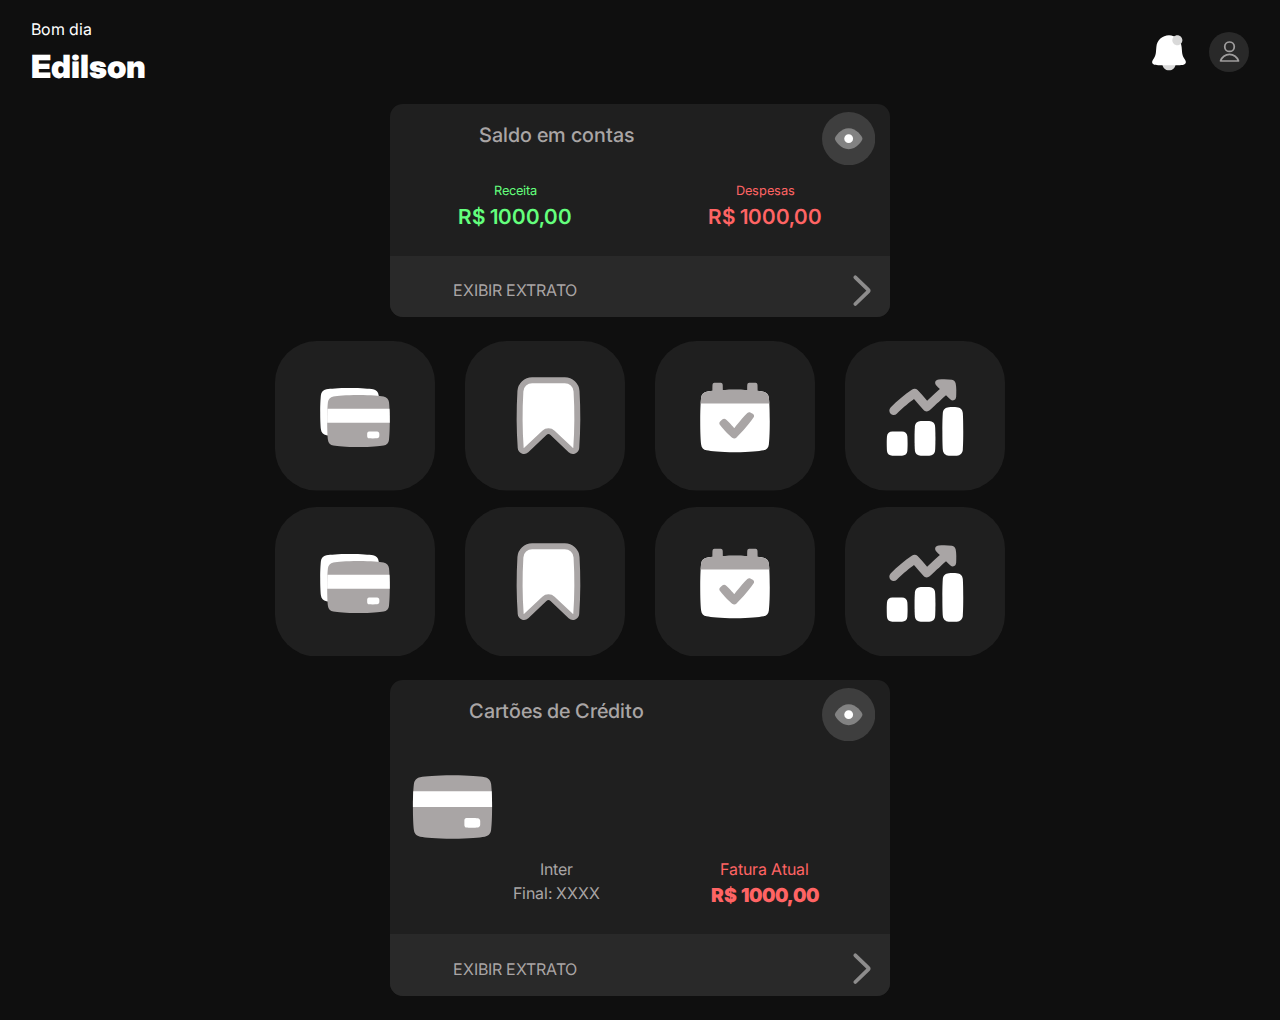
==== index.html @ f7b7ccc9 "first commit" ====
<!DOCTYPE html>
<html lang="pt-br">
<head>
    <meta charset="UTF-8">
    <meta http-equiv="X-UA-Compatible" content="IE=edge">
    <meta name="viewport" content="width=device-width, initial-scale=1.0">
    <!-- BOOTSTRAP CSS -->
    <link rel="stylesheet" href="https://stackpath.bootstrapcdn.com/bootstrap/4.5.2/css/bootstrap.min.css" integrity="sha384-JcKb8q3iqJ61gNV9KGb8thSsNjpSL0n8PARn9HuZOnIxN0hoP+VmmDGMN5t9UJ0Z" crossorigin="anonymous">
    
    <!-- OTHER IMPORTS -->
    <link rel="stylesheet" href="./assets/style.css">
    <link rel="stylesheet" href="./assets/default.css">

    <title>Fintech</title>
</head>
<body>
    <header>
        <nav class="navbar">
            <div class="container-fluid">
                <a class="navbar-brand">
                    <span>Bom dia</span>
                    <br>
                    <span>Edilson</span>
                </a>
                
                <div class="justify-content-end">
                    <a class="nav-item" href="#">
                        <svg height= "40" width="40" viewBox="0 0 24 24" fill="none" xmlns="http://www.w3.org/2000/svg">
                            <path d="M16 19C16 21.2092 14.2092 23 12 23C9.79085 23 8 21.2092 8 19C8 16.7908 9.79085 15 12 15C14.2092 15 16 16.7908 16 19Z" fill="#D9D9D9"/>
                            <path d="M19.5809 8.9758C19.2524 5.03285 15.9563 2 11.9997 2C8.043 2 4.7469 5.03285 4.41832 8.9758L4.15425 12.1447C4.05254 13.3653 3.67195 14.5462 3.04182 15.5963L2.20476 16.9914C1.4965 18.1719 1.88852 19.3858 3.25183 19.5767C4.83755 19.7987 7.5126 20 11.9997 20C16.4867 20 19.1618 19.7987 20.7474 19.5767C22.1108 19.3858 22.5028 18.1719 21.7945 16.9914L20.9575 15.5963C20.3274 14.5462 19.9468 13.3653 19.8451 12.1447L19.5809 8.9758Z" fill="white"/>
                            <path d="M20 5C20 6.65685 18.6568 8 17 8C15.3432 8 14 6.65685 14 5C14 3.34315 15.3432 2 17 2C18.6568 2 20 3.34315 20 5Z" fill="#D9D9D9"/>
                        </svg>
    
                    </a>
                    <a class="nav-item" href="#">
                        <svg height= "40" width="40" viewBox="0 0 39 39" fill="none" xmlns="http://www.w3.org/2000/svg">
                            <circle cx="19.5" cy="19.5" r="19.5" fill="#292929"/>
                            <g clip-path="url(#clip0_105_18)">
                            <path d="M20 19C22.5642 19 24.6428 16.9213 24.6428 14.3571C24.6428 11.793 22.5642 9.71428 20 9.71428C17.4358 9.71428 15.3571 11.793 15.3571 14.3571C15.3571 16.9213 17.4358 19 20 19Z" stroke="#9F9D9D" stroke-width="1.71429" stroke-linecap="round" stroke-linejoin="round"/>
                            <path d="M28.8286 28.2857C28.2288 26.4155 27.0507 24.7841 25.464 23.6266C23.8773 22.4692 21.964 21.8455 20 21.8455C18.036 21.8455 16.1227 22.4692 14.536 23.6266C12.9493 24.7841 11.7712 26.4155 11.1714 28.2857H28.8286Z" stroke="#9F9D9D" stroke-width="1.71429" stroke-linecap="round" stroke-linejoin="round"/>
                            </g>
                            <defs>
                            <clipPath id="clip0_105_18">
                            <rect width="20" height="20" fill="white" transform="translate(10 9)"/>
                            </clipPath>
                            </defs>
                        </svg>
                    </a>
                </div>
            </div>
        </nav>
    </header>

    <article>

        <!-- DASHBOARD MAIN CARD -->

        <div class="container resumeDiv infoCard text-center">
           <div class="row justify-content-center align-items-center pt-2 mb-3">
            <h5 class="col-8">Saldo em contas</h5>
            <svg class="col-2 offset-2" viewBox="0 0 19 19" fill="none" xmlns="http://www.w3.org/2000/svg">
                <circle cx="9.5" cy="9.5" r="9.5" fill="#3E3E3E"/>
                <path d="M14.4107 9.5C14.4107 10.3251 12.2121 13.2321 9.50001 13.2321C6.7879 13.2321 4.58929 10.3251 4.58929 9.5C4.58929 8.67492 6.7879 5.76785 9.50001 5.76785C12.2121 5.76785 14.4107 8.67492 14.4107 9.5Z" fill="#828282"/>
                <path d="M9.49999 11.0714C10.3679 11.0714 11.0714 10.3679 11.0714 9.5C11.0714 8.63213 10.3679 7.92857 9.49999 7.92857C8.63211 7.92857 7.92856 8.63213 7.92856 9.5C7.92856 10.3679 8.63211 11.0714 9.49999 11.0714Z" fill="white"/>
            </svg> 
            </div>
           
           <div class="resumeDivDesc row justify-content-center">
                <span class="col-6 receita">Receita</span>
                <span class="col-6 despesas">Despesas</span>
           </div>

           <div class="resumeDivValues row justify-content-center mb-4">
                <span class="receita col-6">R$ 1000,00</span>
                <span class="despesas col-6">R$ 1000,00</span>
            </div>

            <div class="verExtrato row justify-content-center align-items-center text-center pt-2">
                <span class="col-6">EXIBIR EXTRATO</span>
                <div class="col-2 offset-4">
                <svg viewBox="0 0 24 24" fill="none" xmlns="http://www.w3.org/2000/svg">
                    <path d="M15 6L20.8557 11.6769C20.9013 11.7184 20.9376 11.7684 20.9624 11.824C20.9872 11.8795 21 11.9394 21 12C21 12.0606 20.9872 12.1205 20.9624 12.176C20.9376 12.2316 20.9013 12.2816 20.8557 12.3231L15 18" stroke="#8D8C8C" stroke-width="1.71429" stroke-linecap="round" stroke-linejoin="round"/>
                </svg>
                        
                </div>
            </div>
        </div>

        <!-- ICONS MENU -->

        <div class="menu container mt-4">
            <div class="row justify-content-center mb-3">
                <div class="col-md-2 col-3 text-center">
                    <svg  viewBox="0 0 46 43" fill="none" xmlns="http://www.w3.org/2000/svg">
                        <rect width="46" height="43" rx="12" fill="#1F1F1F"/>
                        <path d="M13.1938 15.596C13.2841 14.7047 13.8964 14.0263 14.7812 13.8866C15.9615 13.7003 18.0359 13.5 21.5 13.5C24.9641 13.5 27.0385 13.7003 28.2188 13.8866C29.1036 14.0263 29.7159 14.7047 29.8062 15.596C29.9044 16.5652 30 18.1195 30 20.5C30 22.8805 29.9044 24.4348 29.8062 25.404C29.7159 26.2953 29.1036 26.9737 28.2188 27.1134C27.0385 27.2997 24.9641 27.5 21.5 27.5C18.0359 27.5 15.9615 27.2997 14.7812 27.1134C13.8964 26.9737 13.2841 26.2953 13.1938 25.404C13.0955 24.4348 13 22.8805 13 20.5C13 18.1195 13.0955 16.5652 13.1938 15.596Z" fill="white"/>
                        <path d="M15.2112 17.6231C15.3031 16.7448 15.9109 16.0814 16.7821 15.937C18.0229 15.7313 20.2514 15.5 24 15.5C27.7486 15.5 29.9771 15.7313 31.2179 15.937C32.0891 16.0814 32.6968 16.7448 32.7888 17.6231C32.8949 18.6368 33 20.3177 33 23C33 25.6823 32.8949 27.3632 32.7888 28.3769C32.6968 29.2552 32.0891 29.9185 31.2179 30.063C29.9771 30.2687 27.7486 30.5 24 30.5C20.2514 30.5 18.0229 30.2687 16.7821 30.063C15.9109 29.9185 15.3031 29.2552 15.2112 28.3769C15.1051 27.3632 15 25.6823 15 23C15 20.3177 15.1051 18.6368 15.2112 17.6231Z" fill="#A9A5A5"/>
                        <path fill-rule="evenodd" clip-rule="evenodd" d="M15.0012 23.5C15.0004 23.3373 15 23.1707 15 23C15 21.5631 15.0302 20.4136 15.0745 19.5H32.9255C32.9699 20.4136 33 21.5631 33 23C33 23.1707 32.9995 23.3373 32.9988 23.5H15.0012Z" fill="white"/>
                        <path d="M30 27.2585C30 27.6229 29.7373 27.9293 29.3738 27.9565C29.0624 27.9797 28.6348 28 28.0909 28C27.6124 28 27.2688 27.9843 27.0263 27.9647C26.7085 27.939 26.5 27.6753 26.5 27.3564V26.6436C26.5 26.3247 26.7085 26.061 27.0263 26.0353C27.2688 26.0157 27.6124 26 28.0909 26C28.6348 26 29.0624 26.0203 29.3738 26.0435C29.7373 26.0707 30 26.3771 30 26.7415V27.2585Z" fill="white"/>
                </svg>       
                </div>
                <div class="col-md-2 col-3 text-center">
                    <svg  viewBox="0 0 46 43" fill="none" xmlns="http://www.w3.org/2000/svg">
                        <rect width="46" height="43" rx="12" fill="#1F1F1F"/>
                        <g clip-path="url(#clip0_105_38)">
                        <path d="M25.1777 26.4101L30.3915 31.3391C30.973 31.8887 31.9318 31.5157 31.9889 30.7175C32.3762 25.2945 32.3926 19.8561 32.0707 14.4324C31.9651 12.6524 30.4747 11.2857 28.6915 11.2857H19.3087C17.5255 11.2857 16.035 12.6524 15.9294 14.4324C15.6076 19.8561 15.6239 25.2945 16.0113 30.7175C16.0683 31.5157 17.0272 31.8887 17.6086 31.3391L22.8224 26.4101C23.4832 25.7853 24.5169 25.7853 25.1777 26.4101Z" fill="white"/>
                        <path d="M31.9889 30.7175C31.9318 31.5157 30.973 31.8887 30.3915 31.3391L25.1777 26.4101C24.5169 25.7853 23.4832 25.7853 22.8224 26.4101L17.6086 31.3391C17.0272 31.8887 16.0683 31.5157 16.0113 30.7175C15.6239 25.2946 15.6076 19.8561 15.9294 14.4324C16.035 12.6524 17.5255 11.2857 19.3086 11.2857H28.6915C30.4747 11.2857 31.9651 12.6524 32.0707 14.4324C32.3926 19.8561 32.3762 25.2946 31.9889 30.7175Z" stroke="#A9A5A5" stroke-width="1.71429" stroke-linecap="round" stroke-linejoin="round"/>
                        </g>
                        <defs>
                        <clipPath id="clip0_105_38">
                        <rect width="24" height="24" fill="white" transform="translate(12 10)"/>
                        </clipPath>
                        </defs>
                    </svg>                        
                </div>
                <div class="col-md-2 col-3 text-center">
                    <svg  viewBox="0 0 46 43" fill="none" xmlns="http://www.w3.org/2000/svg">
                        <rect width="46" height="43" rx="12" fill="#1F1F1F"/>
                        <path d="M13.2638 16.2628C13.3578 15.3911 13.9483 14.719 14.8097 14.5558C16.1505 14.3018 18.6572 14 23 14C27.3428 14 29.8494 14.3018 31.1903 14.5558C32.0518 14.719 32.6422 15.3911 32.7362 16.2628C32.8631 17.4394 33 19.5157 33 23C33 26.4843 32.8631 28.5606 32.7362 29.7372C32.6422 30.6089 32.0518 31.281 31.1903 31.4442C29.8494 31.6982 27.3428 32 23 32C18.6572 32 16.1505 31.6982 14.8097 31.4442C13.9483 31.281 13.3578 30.6089 13.2638 29.7372C13.1368 28.5606 13 26.4843 13 23C13 19.5157 13.1368 17.4394 13.2638 16.2628Z" fill="white"/>
                        <path d="M28.915 12.0313C29.2276 12.057 29.4424 12.286 29.4636 12.5989C29.4831 12.8864 29.5 13.3292 29.5 14C29.5 14.1078 29.4995 14.2096 29.4987 14.3059C30.1999 14.3863 30.7561 14.4736 31.1902 14.5558C32.0516 14.719 32.642 15.3911 32.7361 16.2628C32.7839 16.7055 32.833 17.2755 32.8758 18H13.124C13.1668 17.2755 13.2159 16.7055 13.2637 16.2628C13.3578 15.3911 13.9482 14.719 14.8096 14.5558C15.2437 14.4736 15.8 14.3863 16.5012 14.3059C16.5004 14.2096 16.5 14.1078 16.5 14C16.5 13.3292 16.5169 12.8864 16.5364 12.5989C16.5576 12.286 16.7724 12.057 17.0849 12.0313C17.2976 12.0137 17.5938 12 18 12C18.4062 12 18.7023 12.0137 18.915 12.0313C19.2276 12.057 19.4424 12.286 19.4636 12.5989C19.4831 12.8864 19.5 13.3292 19.5 14C19.5 14.0254 19.5 14.0505 19.4999 14.0752C20.5064 14.0284 21.6666 14 22.9999 14C24.3332 14 25.4935 14.0284 26.5 14.0752L26.5 14C26.5 13.3292 26.5169 12.8864 26.5364 12.5989C26.5576 12.286 26.7724 12.057 27.0849 12.0313C27.2976 12.0137 27.5938 12 28 12C28.4062 12 28.7023 12.0137 28.915 12.0313Z" fill="#A9A5A5"/>
                        <path fill-rule="evenodd" clip-rule="evenodd" d="M28.0988 20.9073C28.4936 21.1172 28.6214 21.5982 28.3722 21.9556C26.3129 24.9094 24.3911 26.857 23.4473 27.7401C23.0976 28.0672 22.5584 28.0892 22.186 27.7854C21.4015 27.1454 20.0171 25.8991 18.6428 24.0922C18.4238 23.8042 18.4614 23.4101 18.7232 23.1559L19.3294 22.5674C19.6243 22.2812 20.106 22.2639 20.4103 22.5412C21.69 23.7077 22.8375 25.0461 22.8375 25.0461C22.8375 25.0461 24.366 22.9624 26.557 20.7336C26.8028 20.4835 27.1984 20.4286 27.5132 20.596L28.0988 20.9073Z" fill="#A9A5A5"/>
                    </svg>                        
                </div>
                <div class="col-md-2 col-3 text-center">
                    <svg  viewBox="0 0 46 43" fill="none" xmlns="http://www.w3.org/2000/svg">
                        <rect width="46" height="43" rx="12" fill="#1F1F1F"/>
                        <path d="M31.9603 16.0506C31.9106 17.0386 30.9709 17.4098 30.242 16.741C29.9106 16.4369 29.5138 16.0626 29.0418 15.6029C27.9756 16.5731 26.322 18.0859 24.3506 19.9165C23.8329 20.3972 22.992 20.3435 22.5397 19.8007L22.5394 19.8003C21.6518 18.7384 20.7576 17.6807 19.8322 16.6514C18.7509 17.4453 16.81 18.9583 14.8839 20.8844C14.3957 21.3725 13.6043 21.3725 13.1161 20.8844C12.628 20.3962 12.628 19.6048 13.1161 19.1166C15.0057 17.227 17.079 15.4545 19.3026 13.9631L19.306 13.9608C19.3069 13.9603 19.3066 13.9604 19.3066 13.9604C19.8024 13.6299 20.4626 13.6953 20.8839 14.1166C21.8519 15.0846 22.7265 16.1493 23.6118 17.1927C25.1169 15.8007 26.3848 14.6409 27.274 13.8314C26.8705 13.4151 26.5362 13.0601 26.26 12.759C25.591 12.03 25.9624 11.09 26.9506 11.0403C28.2115 10.9768 29.5055 10.9395 30.7511 11.1723C31.3119 11.2772 31.7233 11.6886 31.8281 12.2495C32.061 13.4952 32.0238 14.7895 31.9603 16.0506Z" fill="#A9A5A5"/>
                        <path d="M13.6095 32.9843C12.7729 32.9631 12.1393 32.4599 12.0709 31.6259C12.0299 31.1264 12 30.4398 12 29.5C12 28.5602 12.0299 27.8736 12.0709 27.3741C12.1393 26.5401 12.7729 26.0369 13.6095 26.0157C13.9755 26.0064 14.4331 26 15 26C15.5669 26 16.0245 26.0064 16.3906 26.0157C17.2271 26.0369 17.8607 26.5401 17.9291 27.3741C17.97 27.8736 18 28.5602 18 29.5C18 30.4398 17.97 31.1264 17.9291 31.6259C17.8607 32.4599 17.2271 32.9631 16.3906 32.9843C16.0245 32.9936 15.5669 33 15 33C14.4331 33 13.9755 32.9936 13.6095 32.9843Z" fill="white"/>
                        <path d="M29.8455 32.9792C28.8709 32.9408 28.1875 32.2557 28.1243 31.2823C28.0588 30.2731 28 28.6337 28 26C28 23.3663 28.0588 21.727 28.1243 20.7177C28.1875 19.7444 28.8709 19.0592 29.8455 19.0208C30.1671 19.0081 30.5489 19 31 19C31.4511 19 31.8329 19.0081 32.1545 19.0208C33.1291 19.0592 33.8125 19.7444 33.8757 20.7177C33.9412 21.727 34 23.3663 34 26C34 28.6337 33.9412 30.2731 33.8757 31.2823C33.8125 32.2557 33.1291 32.9408 32.1545 32.9792C31.8329 32.992 31.4511 33 31 33C30.5489 33 30.1671 32.992 29.8455 32.9792Z" fill="white"/>
                        <path d="M21.7766 32.9832C20.8427 32.9548 20.162 32.3419 20.0949 31.41C20.0422 30.6775 20 29.5936 20 28C20 26.4064 20.0422 25.3225 20.0949 24.59C20.162 23.6581 20.8427 23.0453 21.7766 23.0169C22.1121 23.0067 22.5163 23 23 23C23.4837 23 23.8879 23.0067 24.2234 23.0169C25.1573 23.0453 25.838 23.6581 25.9051 24.59C25.9578 25.3225 26 26.4064 26 28C26 29.5936 25.9578 30.6775 25.9051 31.41C25.838 32.3419 25.1573 32.9548 24.2234 32.9832C23.8879 32.9934 23.4837 33 23 33C22.5163 33 22.1121 32.9934 21.7766 32.9832Z" fill="white"/>
                    </svg>   
                </div>
            </div>
            <div class="row justify-content-center">
                <div class="col-md-2 col-3 text-center">
                    <svg  viewBox="0 0 46 43" fill="none" xmlns="http://www.w3.org/2000/svg">
                        <rect width="46" height="43" rx="12" fill="#1F1F1F"/>
                        <path d="M13.1938 15.596C13.2841 14.7047 13.8964 14.0263 14.7812 13.8866C15.9615 13.7003 18.0359 13.5 21.5 13.5C24.9641 13.5 27.0385 13.7003 28.2188 13.8866C29.1036 14.0263 29.7159 14.7047 29.8062 15.596C29.9044 16.5652 30 18.1195 30 20.5C30 22.8805 29.9044 24.4348 29.8062 25.404C29.7159 26.2953 29.1036 26.9737 28.2188 27.1134C27.0385 27.2997 24.9641 27.5 21.5 27.5C18.0359 27.5 15.9615 27.2997 14.7812 27.1134C13.8964 26.9737 13.2841 26.2953 13.1938 25.404C13.0955 24.4348 13 22.8805 13 20.5C13 18.1195 13.0955 16.5652 13.1938 15.596Z" fill="white"/>
                        <path d="M15.2112 17.6231C15.3031 16.7448 15.9109 16.0814 16.7821 15.937C18.0229 15.7313 20.2514 15.5 24 15.5C27.7486 15.5 29.9771 15.7313 31.2179 15.937C32.0891 16.0814 32.6968 16.7448 32.7888 17.6231C32.8949 18.6368 33 20.3177 33 23C33 25.6823 32.8949 27.3632 32.7888 28.3769C32.6968 29.2552 32.0891 29.9185 31.2179 30.063C29.9771 30.2687 27.7486 30.5 24 30.5C20.2514 30.5 18.0229 30.2687 16.7821 30.063C15.9109 29.9185 15.3031 29.2552 15.2112 28.3769C15.1051 27.3632 15 25.6823 15 23C15 20.3177 15.1051 18.6368 15.2112 17.6231Z" fill="#A9A5A5"/>
                        <path fill-rule="evenodd" clip-rule="evenodd" d="M15.0012 23.5C15.0004 23.3373 15 23.1707 15 23C15 21.5631 15.0302 20.4136 15.0745 19.5H32.9255C32.9699 20.4136 33 21.5631 33 23C33 23.1707 32.9995 23.3373 32.9988 23.5H15.0012Z" fill="white"/>
                        <path d="M30 27.2585C30 27.6229 29.7373 27.9293 29.3738 27.9565C29.0624 27.9797 28.6348 28 28.0909 28C27.6124 28 27.2688 27.9843 27.0263 27.9647C26.7085 27.939 26.5 27.6753 26.5 27.3564V26.6436C26.5 26.3247 26.7085 26.061 27.0263 26.0353C27.2688 26.0157 27.6124 26 28.0909 26C28.6348 26 29.0624 26.0203 29.3738 26.0435C29.7373 26.0707 30 26.3771 30 26.7415V27.2585Z" fill="white"/>
                </svg>       
                </div>
                <div class="col-md-2 col-3 text-center">
                    <svg  viewBox="0 0 46 43" fill="none" xmlns="http://www.w3.org/2000/svg">
                        <rect width="46" height="43" rx="12" fill="#1F1F1F"/>
                        <g clip-path="url(#clip0_105_38)">
                        <path d="M25.1777 26.4101L30.3915 31.3391C30.973 31.8887 31.9318 31.5157 31.9889 30.7175C32.3762 25.2945 32.3926 19.8561 32.0707 14.4324C31.9651 12.6524 30.4747 11.2857 28.6915 11.2857H19.3087C17.5255 11.2857 16.035 12.6524 15.9294 14.4324C15.6076 19.8561 15.6239 25.2945 16.0113 30.7175C16.0683 31.5157 17.0272 31.8887 17.6086 31.3391L22.8224 26.4101C23.4832 25.7853 24.5169 25.7853 25.1777 26.4101Z" fill="white"/>
                        <path d="M31.9889 30.7175C31.9318 31.5157 30.973 31.8887 30.3915 31.3391L25.1777 26.4101C24.5169 25.7853 23.4832 25.7853 22.8224 26.4101L17.6086 31.3391C17.0272 31.8887 16.0683 31.5157 16.0113 30.7175C15.6239 25.2946 15.6076 19.8561 15.9294 14.4324C16.035 12.6524 17.5255 11.2857 19.3086 11.2857H28.6915C30.4747 11.2857 31.9651 12.6524 32.0707 14.4324C32.3926 19.8561 32.3762 25.2946 31.9889 30.7175Z" stroke="#A9A5A5" stroke-width="1.71429" stroke-linecap="round" stroke-linejoin="round"/>
                        </g>
                        <defs>
                        <clipPath id="clip0_105_38">
                        <rect width="24" height="24" fill="white" transform="translate(12 10)"/>
                        </clipPath>
                        </defs>
                    </svg>                        
                </div>
                <div class="col-md-2 col-3 text-center">
                    <svg  viewBox="0 0 46 43" fill="none" xmlns="http://www.w3.org/2000/svg">
                        <rect width="46" height="43" rx="12" fill="#1F1F1F"/>
                        <path d="M13.2638 16.2628C13.3578 15.3911 13.9483 14.719 14.8097 14.5558C16.1505 14.3018 18.6572 14 23 14C27.3428 14 29.8494 14.3018 31.1903 14.5558C32.0518 14.719 32.6422 15.3911 32.7362 16.2628C32.8631 17.4394 33 19.5157 33 23C33 26.4843 32.8631 28.5606 32.7362 29.7372C32.6422 30.6089 32.0518 31.281 31.1903 31.4442C29.8494 31.6982 27.3428 32 23 32C18.6572 32 16.1505 31.6982 14.8097 31.4442C13.9483 31.281 13.3578 30.6089 13.2638 29.7372C13.1368 28.5606 13 26.4843 13 23C13 19.5157 13.1368 17.4394 13.2638 16.2628Z" fill="white"/>
                        <path d="M28.915 12.0313C29.2276 12.057 29.4424 12.286 29.4636 12.5989C29.4831 12.8864 29.5 13.3292 29.5 14C29.5 14.1078 29.4995 14.2096 29.4987 14.3059C30.1999 14.3863 30.7561 14.4736 31.1902 14.5558C32.0516 14.719 32.642 15.3911 32.7361 16.2628C32.7839 16.7055 32.833 17.2755 32.8758 18H13.124C13.1668 17.2755 13.2159 16.7055 13.2637 16.2628C13.3578 15.3911 13.9482 14.719 14.8096 14.5558C15.2437 14.4736 15.8 14.3863 16.5012 14.3059C16.5004 14.2096 16.5 14.1078 16.5 14C16.5 13.3292 16.5169 12.8864 16.5364 12.5989C16.5576 12.286 16.7724 12.057 17.0849 12.0313C17.2976 12.0137 17.5938 12 18 12C18.4062 12 18.7023 12.0137 18.915 12.0313C19.2276 12.057 19.4424 12.286 19.4636 12.5989C19.4831 12.8864 19.5 13.3292 19.5 14C19.5 14.0254 19.5 14.0505 19.4999 14.0752C20.5064 14.0284 21.6666 14 22.9999 14C24.3332 14 25.4935 14.0284 26.5 14.0752L26.5 14C26.5 13.3292 26.5169 12.8864 26.5364 12.5989C26.5576 12.286 26.7724 12.057 27.0849 12.0313C27.2976 12.0137 27.5938 12 28 12C28.4062 12 28.7023 12.0137 28.915 12.0313Z" fill="#A9A5A5"/>
                        <path fill-rule="evenodd" clip-rule="evenodd" d="M28.0988 20.9073C28.4936 21.1172 28.6214 21.5982 28.3722 21.9556C26.3129 24.9094 24.3911 26.857 23.4473 27.7401C23.0976 28.0672 22.5584 28.0892 22.186 27.7854C21.4015 27.1454 20.0171 25.8991 18.6428 24.0922C18.4238 23.8042 18.4614 23.4101 18.7232 23.1559L19.3294 22.5674C19.6243 22.2812 20.106 22.2639 20.4103 22.5412C21.69 23.7077 22.8375 25.0461 22.8375 25.0461C22.8375 25.0461 24.366 22.9624 26.557 20.7336C26.8028 20.4835 27.1984 20.4286 27.5132 20.596L28.0988 20.9073Z" fill="#A9A5A5"/>
                    </svg>                        
                </div>
                <div class="col-md-2 col-3 text-center">
                    <svg  viewBox="0 0 46 43" fill="none" xmlns="http://www.w3.org/2000/svg">
                        <rect width="46" height="43" rx="12" fill="#1F1F1F"/>
                        <path d="M31.9603 16.0506C31.9106 17.0386 30.9709 17.4098 30.242 16.741C29.9106 16.4369 29.5138 16.0626 29.0418 15.6029C27.9756 16.5731 26.322 18.0859 24.3506 19.9165C23.8329 20.3972 22.992 20.3435 22.5397 19.8007L22.5394 19.8003C21.6518 18.7384 20.7576 17.6807 19.8322 16.6514C18.7509 17.4453 16.81 18.9583 14.8839 20.8844C14.3957 21.3725 13.6043 21.3725 13.1161 20.8844C12.628 20.3962 12.628 19.6048 13.1161 19.1166C15.0057 17.227 17.079 15.4545 19.3026 13.9631L19.306 13.9608C19.3069 13.9603 19.3066 13.9604 19.3066 13.9604C19.8024 13.6299 20.4626 13.6953 20.8839 14.1166C21.8519 15.0846 22.7265 16.1493 23.6118 17.1927C25.1169 15.8007 26.3848 14.6409 27.274 13.8314C26.8705 13.4151 26.5362 13.0601 26.26 12.759C25.591 12.03 25.9624 11.09 26.9506 11.0403C28.2115 10.9768 29.5055 10.9395 30.7511 11.1723C31.3119 11.2772 31.7233 11.6886 31.8281 12.2495C32.061 13.4952 32.0238 14.7895 31.9603 16.0506Z" fill="#A9A5A5"/>
                        <path d="M13.6095 32.9843C12.7729 32.9631 12.1393 32.4599 12.0709 31.6259C12.0299 31.1264 12 30.4398 12 29.5C12 28.5602 12.0299 27.8736 12.0709 27.3741C12.1393 26.5401 12.7729 26.0369 13.6095 26.0157C13.9755 26.0064 14.4331 26 15 26C15.5669 26 16.0245 26.0064 16.3906 26.0157C17.2271 26.0369 17.8607 26.5401 17.9291 27.3741C17.97 27.8736 18 28.5602 18 29.5C18 30.4398 17.97 31.1264 17.9291 31.6259C17.8607 32.4599 17.2271 32.9631 16.3906 32.9843C16.0245 32.9936 15.5669 33 15 33C14.4331 33 13.9755 32.9936 13.6095 32.9843Z" fill="white"/>
                        <path d="M29.8455 32.9792C28.8709 32.9408 28.1875 32.2557 28.1243 31.2823C28.0588 30.2731 28 28.6337 28 26C28 23.3663 28.0588 21.727 28.1243 20.7177C28.1875 19.7444 28.8709 19.0592 29.8455 19.0208C30.1671 19.0081 30.5489 19 31 19C31.4511 19 31.8329 19.0081 32.1545 19.0208C33.1291 19.0592 33.8125 19.7444 33.8757 20.7177C33.9412 21.727 34 23.3663 34 26C34 28.6337 33.9412 30.2731 33.8757 31.2823C33.8125 32.2557 33.1291 32.9408 32.1545 32.9792C31.8329 32.992 31.4511 33 31 33C30.5489 33 30.1671 32.992 29.8455 32.9792Z" fill="white"/>
                        <path d="M21.7766 32.9832C20.8427 32.9548 20.162 32.3419 20.0949 31.41C20.0422 30.6775 20 29.5936 20 28C20 26.4064 20.0422 25.3225 20.0949 24.59C20.162 23.6581 20.8427 23.0453 21.7766 23.0169C22.1121 23.0067 22.5163 23 23 23C23.4837 23 23.8879 23.0067 24.2234 23.0169C25.1573 23.0453 25.838 23.6581 25.9051 24.59C25.9578 25.3225 26 26.4064 26 28C26 29.5936 25.9578 30.6775 25.9051 31.41C25.838 32.3419 25.1573 32.9548 24.2234 32.9832C23.8879 32.9934 23.4837 33 23 33C22.5163 33 22.1121 32.9934 21.7766 32.9832Z" fill="white"/>
                    </svg>   
                </div>
            </div>
        </div>

        <!-- CREDIT CARDS BANNER -->
        <div class="container creditCardDiv infoCard text-center mt-4">
            <div class="row justify-content-center align-items-center pt-2 mb-3">
             <h5 class="col-8">Cartões de Crédito</h5>
             <svg class="col-2 offset-2" viewBox="0 0 19 19" fill="none" xmlns="http://www.w3.org/2000/svg">
                 <circle cx="9.5" cy="9.5" r="9.5" fill="#3E3E3E"/>
                 <path d="M14.4107 9.5C14.4107 10.3251 12.2121 13.2321 9.50001 13.2321C6.7879 13.2321 4.58929 10.3251 4.58929 9.5C4.58929 8.67492 6.7879 5.76785 9.50001 5.76785C12.2121 5.76785 14.4107 8.67492 14.4107 9.5Z" fill="#828282"/>
                 <path d="M9.49999 11.0714C10.3679 11.0714 11.0714 10.3679 11.0714 9.5C11.0714 8.63213 10.3679 7.92857 9.49999 7.92857C8.63211 7.92857 7.92856 8.63213 7.92856 9.5C7.92856 10.3679 8.63211 11.0714 9.49999 11.0714Z" fill="white"/>
             </svg> 
             </div>
            
             <div class="row">
                <svg class="creditCard col-3" viewBox="0 0 47 47" fill="none" xmlns="http://www.w3.org/2000/svg">
                    <path d="M4.39595 12.0907C4.59101 10.3679 5.79759 9.07864 7.50763 8.79297C10.1449 8.35239 15.046 7.83334 23.5 7.83334C31.954 7.83334 36.855 8.35239 39.4923 8.79297C41.2024 9.07864 42.409 10.3679 42.604 12.0907C42.8415 14.1871 43.0833 17.7373 43.0833 23.5C43.0833 29.2627 42.8415 32.8129 42.604 34.9093C42.409 36.6321 41.2024 37.9214 39.4923 38.2071C36.855 38.6476 31.954 39.1667 23.5 39.1667C15.046 39.1667 10.1449 38.6476 7.50763 38.2071C5.79759 37.9214 4.59101 36.6321 4.39595 34.9093C4.15856 32.8129 3.91666 29.2627 3.91666 23.5C3.91666 17.7373 4.15856 14.1871 4.39595 12.0907Z" fill="#A9A5A5"/>
                    <path fill-rule="evenodd" clip-rule="evenodd" d="M42.8935 15.6667C43.0049 17.6536 43.0833 20.2179 43.0833 23.5H3.91666C3.91666 20.2179 3.99512 17.6536 4.10653 15.6667H42.8935Z" fill="white"/>
                    <path d="M37.2083 32.2945C37.2083 32.9994 36.7051 33.5951 36.003 33.658C35.2937 33.7214 34.2712 33.7813 32.9356 33.7813C31.7377 33.7813 30.9177 33.7332 30.3695 33.6775C29.7637 33.6158 29.375 33.107 29.375 32.4981V30.1686C29.375 29.5597 29.7637 29.0509 30.3695 28.9893C30.9177 28.9335 31.7377 28.8854 32.9356 28.8854C34.2712 28.8854 35.2937 28.9452 36.003 29.0087C36.7051 29.0716 37.2083 29.6673 37.2083 30.3722V32.2945Z" fill="white"/>
                </svg>
             </div>

            <div class="creditDivDesc row justify-content-center">               
                 <div class="col-4 offset-2">Inter</div>
                 <div class="col-6 despesas"> Fatura Atual</div>
            </div>
 
            <div class="row creditDivNumbers justify-content-center text-center mb-4">
                <div class="col-4 offset-2">Final: XXXX</div>
                <div class="despesas col-6">R$ 1000,00</div>
             </div>
 
             <div class="verExtrato row justify-content-center align-items-center text-center pt-2 mb-4">
                 <span class="col-6">EXIBIR EXTRATO</span>
                 <div class="col-2 offset-4">
                 <svg viewBox="0 0 24 24" fill="none" xmlns="http://www.w3.org/2000/svg">
                     <path d="M15 6L20.8557 11.6769C20.9013 11.7184 20.9376 11.7684 20.9624 11.824C20.9872 11.8795 21 11.9394 21 12C21 12.0606 20.9872 12.1205 20.9624 12.176C20.9376 12.2316 20.9013 12.2816 20.8557 12.3231L15 18" stroke="#8D8C8C" stroke-width="1.71429" stroke-linecap="round" stroke-linejoin="round"/>
                 </svg>
                         
                 </div>
             </div>
         </div>

    </article>

    <footer>

    </footer>

    <!-- JavaScript Bundle with Popper -->
    <script src="https://cdn.jsdelivr.net/npm/bootstrap@5.2.3/dist/js/bootstrap.bundle.min.js" integrity="sha384-kenU1KFdBIe4zVF0s0G1M5b4hcpxyD9F7jL+jjXkk+Q2h455rYXK/7HAuoJl+0I4" crossorigin="anonymous"></script>
    <script src="./assets/script.js"></script>
</body>
</html>
---- assets/style.css ----
@import url('https://fonts.googleapis.com/css2?family=Inter:wght@400;600;800&display=swap');



@media screen and (max-width: 500px){
    .infoCard{
        max-width: 360px;
    }
    
}

@media screen and (min-width: 720px){
    .infoCard{
        max-width: 500px;
    }
    
}

:root{
    --bg-color: #0f0f0f;
    --primary-color: #1F1F1F;
    --second-color: #292929;
    --icon-primary: #FFFFFF;
    --icon-second: #A9A5A5;
    --receita-color: #64FF7D;
    --despesas-color: #FF6464;

    color: var(--icon-second);

    
}

/* REST LINK STYLE */
a{
    color: var(--icon-primary);
    text-decoration: none;
}

.navbar-brand span:nth-of-type(1){
    font-size: 1rem;
}

.navbar-brand span:nth-of-type(2){
    font-size: 2rem;
    font-weight: 900;
}

.nav-item{
    margin-left: 1rem;
}

body{
    background-color: var(--bg-color);
    font-family: 'Inter', sans-serif;
}

article{
    color: var(--icon-second);
}

.infoCard{
    background-color: var(--primary-color);
    border-radius: 0.8rem;
}

.resumeDivDesc{
    font-size: 0.8rem;
}

.resumeDivValues{
    font-size: 1.3rem;
    font-weight: 600;
}

.receita{
    color: var(--receita-color);
}

.despesas{
    color: var(--despesas-color);
}

.verExtrato{
    background-color: var(--second-color);
    border-radius: 0 0 0.8rem 0.8rem;
}

.creditCard{
    height: 100px;
}

.creditDivNumbers div:nth-of-type(2){
    font-size: 1.2rem;
    font-weight: 900;
}
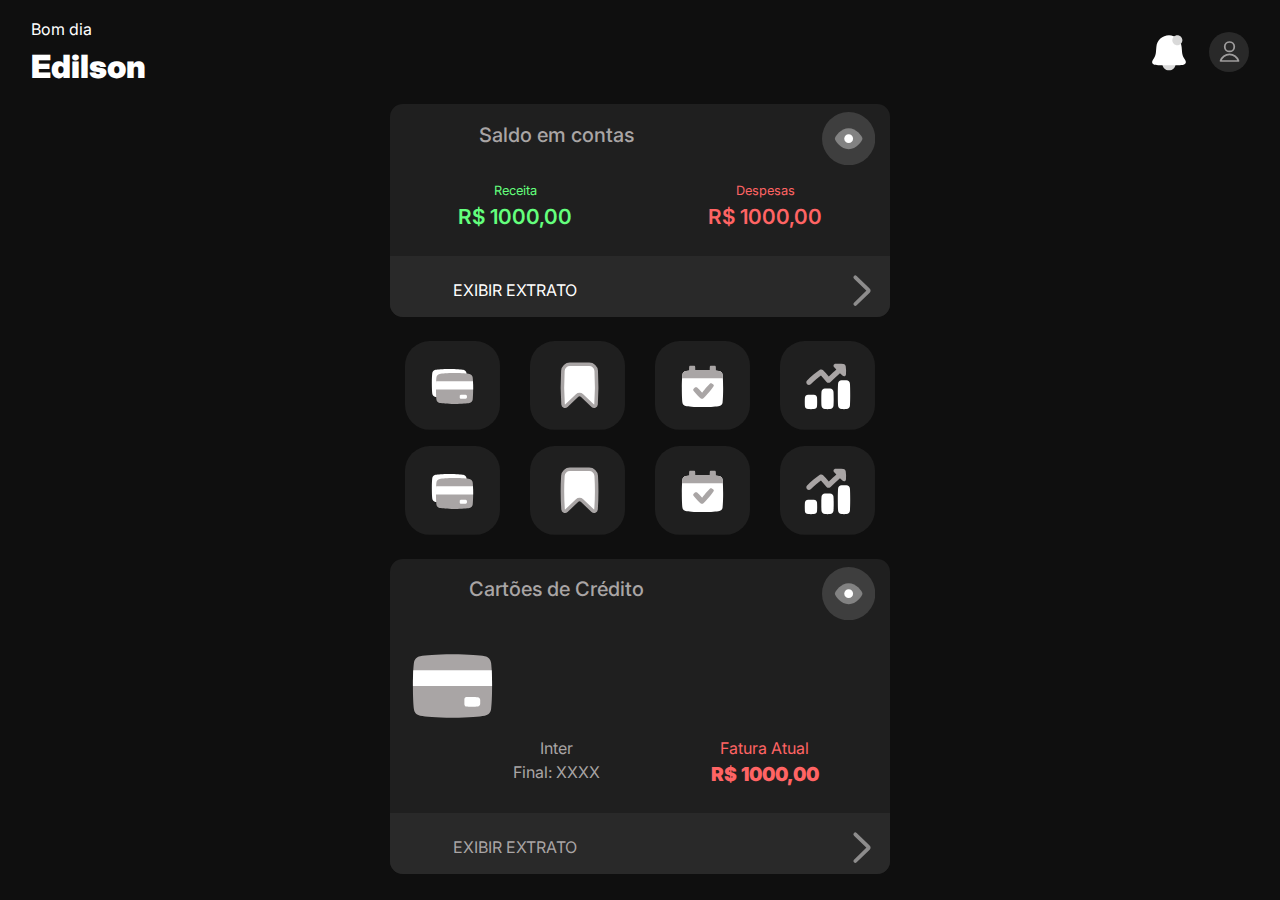
==== commit 725873b3: "lancamentos pagina and some fixes" ====
--- a/index.html
+++ b/index.html
@@ -17,7 +17,7 @@
     <header>
         <nav class="navbar">
             <div class="container-fluid">
-                <a class="navbar-brand">
+                <a class="navbar-brand" href="index.html">
                     <span>Bom dia</span>
                     <br>
                     <span>Edilson</span>
@@ -76,7 +76,7 @@
             </div>
 
             <div class="verExtrato row justify-content-center align-items-center text-center pt-2">
-                <span class="col-6">EXIBIR EXTRATO</span>
+                <span class="col-6"><a href="extrato.html">EXIBIR EXTRATO</a></span>
                 <div class="col-2 offset-4">
                 <svg viewBox="0 0 24 24" fill="none" xmlns="http://www.w3.org/2000/svg">
                     <path d="M15 6L20.8557 11.6769C20.9013 11.7184 20.9376 11.7684 20.9624 11.824C20.9872 11.8795 21 11.9394 21 12C21 12.0606 20.9872 12.1205 20.9624 12.176C20.9376 12.2316 20.9013 12.2816 20.8557 12.3231L15 18" stroke="#8D8C8C" stroke-width="1.71429" stroke-linecap="round" stroke-linejoin="round"/>
@@ -90,7 +90,7 @@
 
         <div class="menu container mt-4">
             <div class="row justify-content-center mb-3">
-                <div class="col-md-2 col-3 text-center">
+                <div class="col-3 text-center">
                     <svg  viewBox="0 0 46 43" fill="none" xmlns="http://www.w3.org/2000/svg">
                         <rect width="46" height="43" rx="12" fill="#1F1F1F"/>
                         <path d="M13.1938 15.596C13.2841 14.7047 13.8964 14.0263 14.7812 13.8866C15.9615 13.7003 18.0359 13.5 21.5 13.5C24.9641 13.5 27.0385 13.7003 28.2188 13.8866C29.1036 14.0263 29.7159 14.7047 29.8062 15.596C29.9044 16.5652 30 18.1195 30 20.5C30 22.8805 29.9044 24.4348 29.8062 25.404C29.7159 26.2953 29.1036 26.9737 28.2188 27.1134C27.0385 27.2997 24.9641 27.5 21.5 27.5C18.0359 27.5 15.9615 27.2997 14.7812 27.1134C13.8964 26.9737 13.2841 26.2953 13.1938 25.404C13.0955 24.4348 13 22.8805 13 20.5C13 18.1195 13.0955 16.5652 13.1938 15.596Z" fill="white"/>
@@ -99,7 +99,7 @@
                         <path d="M30 27.2585C30 27.6229 29.7373 27.9293 29.3738 27.9565C29.0624 27.9797 28.6348 28 28.0909 28C27.6124 28 27.2688 27.9843 27.0263 27.9647C26.7085 27.939 26.5 27.6753 26.5 27.3564V26.6436C26.5 26.3247 26.7085 26.061 27.0263 26.0353C27.2688 26.0157 27.6124 26 28.0909 26C28.6348 26 29.0624 26.0203 29.3738 26.0435C29.7373 26.0707 30 26.3771 30 26.7415V27.2585Z" fill="white"/>
                 </svg>       
                 </div>
-                <div class="col-md-2 col-3 text-center">
+                <div class="col-3 text-center">
                     <svg  viewBox="0 0 46 43" fill="none" xmlns="http://www.w3.org/2000/svg">
                         <rect width="46" height="43" rx="12" fill="#1F1F1F"/>
                         <g clip-path="url(#clip0_105_38)">
@@ -113,7 +113,7 @@
                         </defs>
                     </svg>                        
                 </div>
-                <div class="col-md-2 col-3 text-center">
+                <div class="col-3 text-center">
                     <svg  viewBox="0 0 46 43" fill="none" xmlns="http://www.w3.org/2000/svg">
                         <rect width="46" height="43" rx="12" fill="#1F1F1F"/>
                         <path d="M13.2638 16.2628C13.3578 15.3911 13.9483 14.719 14.8097 14.5558C16.1505 14.3018 18.6572 14 23 14C27.3428 14 29.8494 14.3018 31.1903 14.5558C32.0518 14.719 32.6422 15.3911 32.7362 16.2628C32.8631 17.4394 33 19.5157 33 23C33 26.4843 32.8631 28.5606 32.7362 29.7372C32.6422 30.6089 32.0518 31.281 31.1903 31.4442C29.8494 31.6982 27.3428 32 23 32C18.6572 32 16.1505 31.6982 14.8097 31.4442C13.9483 31.281 13.3578 30.6089 13.2638 29.7372C13.1368 28.5606 13 26.4843 13 23C13 19.5157 13.1368 17.4394 13.2638 16.2628Z" fill="white"/>
@@ -121,7 +121,7 @@
                         <path fill-rule="evenodd" clip-rule="evenodd" d="M28.0988 20.9073C28.4936 21.1172 28.6214 21.5982 28.3722 21.9556C26.3129 24.9094 24.3911 26.857 23.4473 27.7401C23.0976 28.0672 22.5584 28.0892 22.186 27.7854C21.4015 27.1454 20.0171 25.8991 18.6428 24.0922C18.4238 23.8042 18.4614 23.4101 18.7232 23.1559L19.3294 22.5674C19.6243 22.2812 20.106 22.2639 20.4103 22.5412C21.69 23.7077 22.8375 25.0461 22.8375 25.0461C22.8375 25.0461 24.366 22.9624 26.557 20.7336C26.8028 20.4835 27.1984 20.4286 27.5132 20.596L28.0988 20.9073Z" fill="#A9A5A5"/>
                     </svg>                        
                 </div>
-                <div class="col-md-2 col-3 text-center">
+                <div class="col-3 text-center">
                     <svg  viewBox="0 0 46 43" fill="none" xmlns="http://www.w3.org/2000/svg">
                         <rect width="46" height="43" rx="12" fill="#1F1F1F"/>
                         <path d="M31.9603 16.0506C31.9106 17.0386 30.9709 17.4098 30.242 16.741C29.9106 16.4369 29.5138 16.0626 29.0418 15.6029C27.9756 16.5731 26.322 18.0859 24.3506 19.9165C23.8329 20.3972 22.992 20.3435 22.5397 19.8007L22.5394 19.8003C21.6518 18.7384 20.7576 17.6807 19.8322 16.6514C18.7509 17.4453 16.81 18.9583 14.8839 20.8844C14.3957 21.3725 13.6043 21.3725 13.1161 20.8844C12.628 20.3962 12.628 19.6048 13.1161 19.1166C15.0057 17.227 17.079 15.4545 19.3026 13.9631L19.306 13.9608C19.3069 13.9603 19.3066 13.9604 19.3066 13.9604C19.8024 13.6299 20.4626 13.6953 20.8839 14.1166C21.8519 15.0846 22.7265 16.1493 23.6118 17.1927C25.1169 15.8007 26.3848 14.6409 27.274 13.8314C26.8705 13.4151 26.5362 13.0601 26.26 12.759C25.591 12.03 25.9624 11.09 26.9506 11.0403C28.2115 10.9768 29.5055 10.9395 30.7511 11.1723C31.3119 11.2772 31.7233 11.6886 31.8281 12.2495C32.061 13.4952 32.0238 14.7895 31.9603 16.0506Z" fill="#A9A5A5"/>
@@ -132,7 +132,7 @@
                 </div>
             </div>
             <div class="row justify-content-center">
-                <div class="col-md-2 col-3 text-center">
+                <div class="col-3 text-center">
                     <svg  viewBox="0 0 46 43" fill="none" xmlns="http://www.w3.org/2000/svg">
                         <rect width="46" height="43" rx="12" fill="#1F1F1F"/>
                         <path d="M13.1938 15.596C13.2841 14.7047 13.8964 14.0263 14.7812 13.8866C15.9615 13.7003 18.0359 13.5 21.5 13.5C24.9641 13.5 27.0385 13.7003 28.2188 13.8866C29.1036 14.0263 29.7159 14.7047 29.8062 15.596C29.9044 16.5652 30 18.1195 30 20.5C30 22.8805 29.9044 24.4348 29.8062 25.404C29.7159 26.2953 29.1036 26.9737 28.2188 27.1134C27.0385 27.2997 24.9641 27.5 21.5 27.5C18.0359 27.5 15.9615 27.2997 14.7812 27.1134C13.8964 26.9737 13.2841 26.2953 13.1938 25.404C13.0955 24.4348 13 22.8805 13 20.5C13 18.1195 13.0955 16.5652 13.1938 15.596Z" fill="white"/>
@@ -141,7 +141,7 @@
                         <path d="M30 27.2585C30 27.6229 29.7373 27.9293 29.3738 27.9565C29.0624 27.9797 28.6348 28 28.0909 28C27.6124 28 27.2688 27.9843 27.0263 27.9647C26.7085 27.939 26.5 27.6753 26.5 27.3564V26.6436C26.5 26.3247 26.7085 26.061 27.0263 26.0353C27.2688 26.0157 27.6124 26 28.0909 26C28.6348 26 29.0624 26.0203 29.3738 26.0435C29.7373 26.0707 30 26.3771 30 26.7415V27.2585Z" fill="white"/>
                 </svg>       
                 </div>
-                <div class="col-md-2 col-3 text-center">
+                <div class="col-3 text-center">
                     <svg  viewBox="0 0 46 43" fill="none" xmlns="http://www.w3.org/2000/svg">
                         <rect width="46" height="43" rx="12" fill="#1F1F1F"/>
                         <g clip-path="url(#clip0_105_38)">
@@ -155,7 +155,7 @@
                         </defs>
                     </svg>                        
                 </div>
-                <div class="col-md-2 col-3 text-center">
+                <div class="col-3 text-center">
                     <svg  viewBox="0 0 46 43" fill="none" xmlns="http://www.w3.org/2000/svg">
                         <rect width="46" height="43" rx="12" fill="#1F1F1F"/>
                         <path d="M13.2638 16.2628C13.3578 15.3911 13.9483 14.719 14.8097 14.5558C16.1505 14.3018 18.6572 14 23 14C27.3428 14 29.8494 14.3018 31.1903 14.5558C32.0518 14.719 32.6422 15.3911 32.7362 16.2628C32.8631 17.4394 33 19.5157 33 23C33 26.4843 32.8631 28.5606 32.7362 29.7372C32.6422 30.6089 32.0518 31.281 31.1903 31.4442C29.8494 31.6982 27.3428 32 23 32C18.6572 32 16.1505 31.6982 14.8097 31.4442C13.9483 31.281 13.3578 30.6089 13.2638 29.7372C13.1368 28.5606 13 26.4843 13 23C13 19.5157 13.1368 17.4394 13.2638 16.2628Z" fill="white"/>
@@ -163,7 +163,7 @@
                         <path fill-rule="evenodd" clip-rule="evenodd" d="M28.0988 20.9073C28.4936 21.1172 28.6214 21.5982 28.3722 21.9556C26.3129 24.9094 24.3911 26.857 23.4473 27.7401C23.0976 28.0672 22.5584 28.0892 22.186 27.7854C21.4015 27.1454 20.0171 25.8991 18.6428 24.0922C18.4238 23.8042 18.4614 23.4101 18.7232 23.1559L19.3294 22.5674C19.6243 22.2812 20.106 22.2639 20.4103 22.5412C21.69 23.7077 22.8375 25.0461 22.8375 25.0461C22.8375 25.0461 24.366 22.9624 26.557 20.7336C26.8028 20.4835 27.1984 20.4286 27.5132 20.596L28.0988 20.9073Z" fill="#A9A5A5"/>
                     </svg>                        
                 </div>
-                <div class="col-md-2 col-3 text-center">
+                <div class="col-3 text-center">
                     <svg  viewBox="0 0 46 43" fill="none" xmlns="http://www.w3.org/2000/svg">
                         <rect width="46" height="43" rx="12" fill="#1F1F1F"/>
                         <path d="M31.9603 16.0506C31.9106 17.0386 30.9709 17.4098 30.242 16.741C29.9106 16.4369 29.5138 16.0626 29.0418 15.6029C27.9756 16.5731 26.322 18.0859 24.3506 19.9165C23.8329 20.3972 22.992 20.3435 22.5397 19.8007L22.5394 19.8003C21.6518 18.7384 20.7576 17.6807 19.8322 16.6514C18.7509 17.4453 16.81 18.9583 14.8839 20.8844C14.3957 21.3725 13.6043 21.3725 13.1161 20.8844C12.628 20.3962 12.628 19.6048 13.1161 19.1166C15.0057 17.227 17.079 15.4545 19.3026 13.9631L19.306 13.9608C19.3069 13.9603 19.3066 13.9604 19.3066 13.9604C19.8024 13.6299 20.4626 13.6953 20.8839 14.1166C21.8519 15.0846 22.7265 16.1493 23.6118 17.1927C25.1169 15.8007 26.3848 14.6409 27.274 13.8314C26.8705 13.4151 26.5362 13.0601 26.26 12.759C25.591 12.03 25.9624 11.09 26.9506 11.0403C28.2115 10.9768 29.5055 10.9395 30.7511 11.1723C31.3119 11.2772 31.7233 11.6886 31.8281 12.2495C32.061 13.4952 32.0238 14.7895 31.9603 16.0506Z" fill="#A9A5A5"/>
--- a/assets/style.css
+++ b/assets/style.css
@@ -10,7 +10,7 @@
 }
 
 @media screen and (min-width: 720px){
-    .infoCard{
+    .infoCard, .menu{
         max-width: 500px;
     }
     
@@ -31,7 +31,7 @@
 }
 
 /* REST LINK STYLE */
-a{
+a, a:hover{
     color: var(--icon-primary);
     text-decoration: none;
 }
@@ -52,9 +52,6 @@
 body{
     background-color: var(--bg-color);
     font-family: 'Inter', sans-serif;
-}
-
-article{
     color: var(--icon-second);
 }
 
